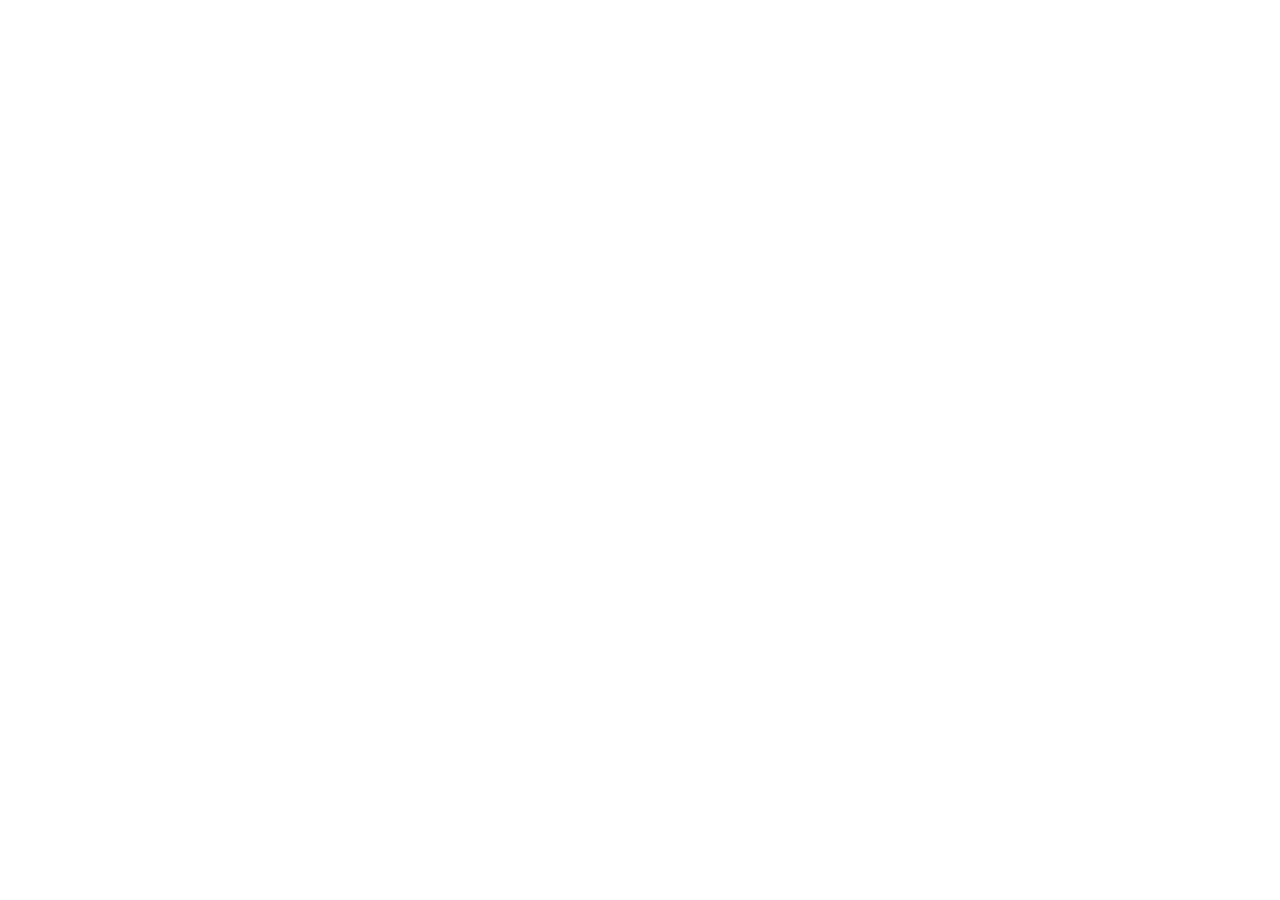
==== index.html @ 21c9b121 "Publish Тихое место: Сектор 67" ====
<!doctype html>
<html lang="ru">
  <head>
    <meta charset="UTF-8">
    <meta name="viewport" content="width=device-width,initial-scale=1">
    <meta name="theme-color" content="#09060c">
    <meta name="description" content="Тихое место: Сектор 67 — браузерная хоррор-игра от первого лица.">
    <title>Тихое место — Сектор 67</title>
    <script type="module" src="./assets/game.js"></script>
    <link rel="stylesheet" href="./assets/game.css">
  </head>
  <body><div id="root"></div></body>
</html>
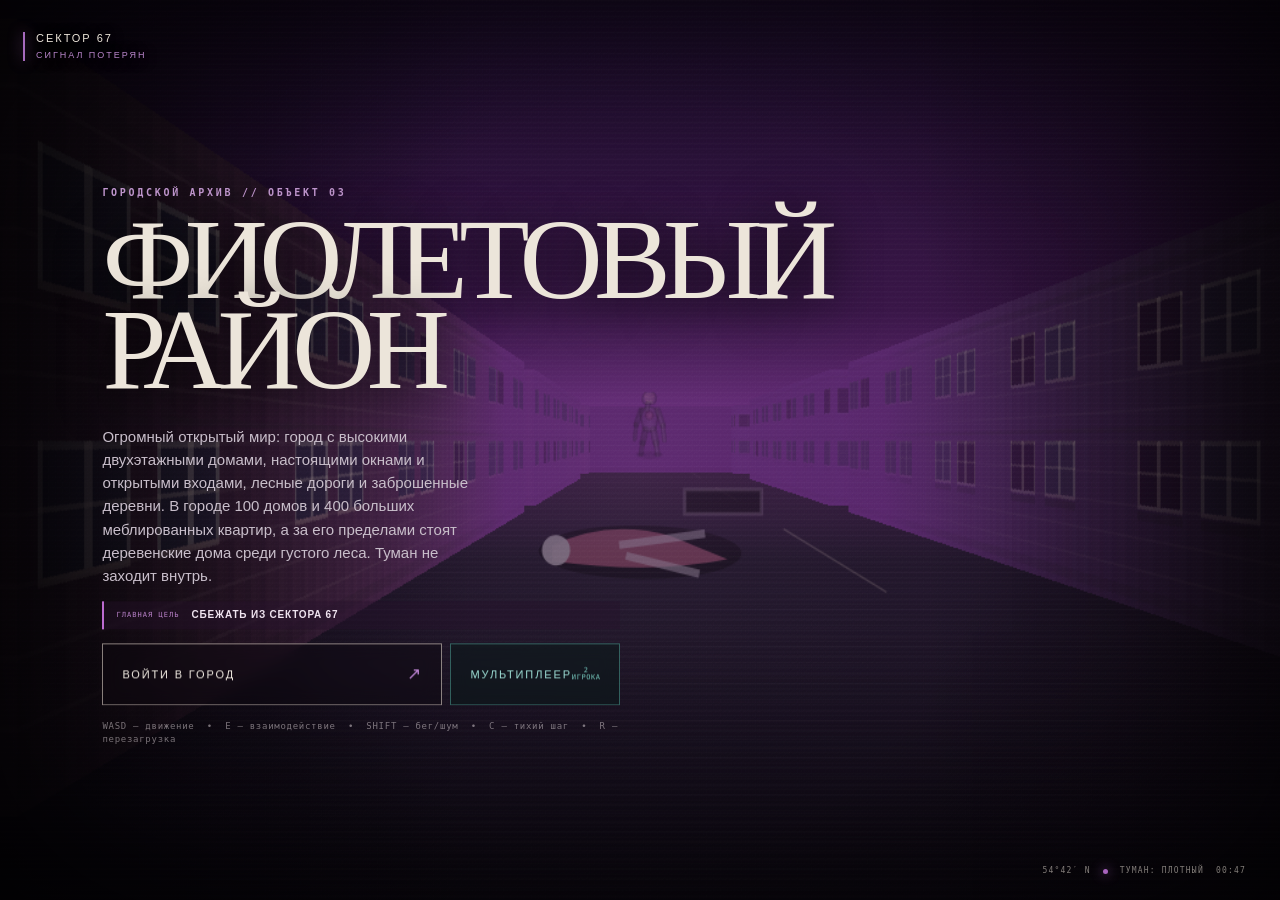
==== commit c2efea40: "Обновить версию игровых ресурсов" ====
--- a/index.html
+++ b/index.html
@@ -6,9 +6,8 @@
     <meta name="theme-color" content="#09060c">
     <meta name="description" content="Тихое место: Сектор 67 — браузерная хоррор-игра от первого лица.">
     <title>Тихое место — Сектор 67</title>
-    <script type="module" src="./assets/game.js"></script>
-    <link rel="stylesheet" href="./assets/game.css">
+    <script type="module" src="./assets/game.js?v=4eebddb1d5"></script>
+    <link rel="stylesheet" href="./assets/game.css?v=4eebddb1d5">
   </head>
   <body><div id="root"></div></body>
 </html>
-
--- a/assets/game.css
+++ b/assets/game.css
@@ -0,0 +1,2 @@
+/*! tailwindcss v4.2.1 | MIT License | https://tailwindcss.com */
+@layer properties{@supports (((-webkit-hyphens:none)) and (not (margin-trim:inline))) or ((-moz-orient:inline) and (not (color:rgb(from red r g b)))){*,:before,:after,::backdrop{--tw-shadow:0 0 #0000;--tw-shadow-color:initial;--tw-shadow-alpha:100%;--tw-inset-shadow:0 0 #0000;--tw-inset-shadow-color:initial;--tw-inset-shadow-alpha:100%;--tw-ring-color:initial;--tw-ring-shadow:0 0 #0000;--tw-inset-ring-color:initial;--tw-inset-ring-shadow:0 0 #0000;--tw-ring-inset:initial;--tw-ring-offset-width:0px;--tw-ring-offset-color:#fff;--tw-ring-offset-shadow:0 0 #0000;--tw-blur:initial;--tw-brightness:initial;--tw-contrast:initial;--tw-grayscale:initial;--tw-hue-rotate:initial;--tw-invert:initial;--tw-opacity:initial;--tw-saturate:initial;--tw-sepia:initial;--tw-drop-shadow:initial;--tw-drop-shadow-color:initial;--tw-drop-shadow-alpha:100%;--tw-drop-shadow-size:initial}}}@layer theme{:root,:host{--font-sans:ui-sans-serif, system-ui, sans-serif, "Apple Color Emoji", "Segoe UI Emoji", "Segoe UI Symbol", "Noto Color Emoji";--font-mono:ui-monospace, SFMono-Regular, Menlo, Monaco, Consolas, "Liberation Mono", "Courier New", monospace;--spacing:.25rem;--default-font-family:var(--font-sans);--default-mono-font-family:var(--font-mono)}}@layer base{*,:after,:before,::backdrop{box-sizing:border-box;border:0 solid;margin:0;padding:0}::file-selector-button{box-sizing:border-box;border:0 solid;margin:0;padding:0}html,:host{-webkit-text-size-adjust:100%;tab-size:4;line-height:1.5;font-family:var(--default-font-family,ui-sans-serif, system-ui, sans-serif, "Apple Color Emoji", "Segoe UI Emoji", "Segoe UI Symbol", "Noto Color Emoji");font-feature-settings:var(--default-font-feature-settings,normal);font-variation-settings:var(--default-font-variation-settings,normal);-webkit-tap-highlight-color:transparent}hr{height:0;color:inherit;border-top-width:1px}abbr:where([title]){-webkit-text-decoration:underline dotted;text-decoration:underline dotted}h1,h2,h3,h4,h5,h6{font-size:inherit;font-weight:inherit}a{color:inherit;-webkit-text-decoration:inherit;-webkit-text-decoration:inherit;-webkit-text-decoration:inherit;-webkit-text-decoration:inherit;text-decoration:inherit}b,strong{font-weight:bolder}code,kbd,samp,pre{font-family:var(--default-mono-font-family,ui-monospace, SFMono-Regular, Menlo, Monaco, Consolas, "Liberation Mono", "Courier New", monospace);font-feature-settings:var(--default-mono-font-feature-settings,normal);font-variation-settings:var(--default-mono-font-variation-settings,normal);font-size:1em}small{font-size:80%}sub,sup{vertical-align:baseline;font-size:75%;line-height:0;position:relative}sub{bottom:-.25em}sup{top:-.5em}table{text-indent:0;border-color:inherit;border-collapse:collapse}:-moz-focusring{outline:auto}progress{vertical-align:baseline}summary{display:list-item}ol,ul,menu{list-style:none}img,svg,video,canvas,audio,iframe,embed,object{vertical-align:middle;display:block}img,video{max-width:100%;height:auto}button,input,select,optgroup,textarea{font:inherit;font-feature-settings:inherit;font-variation-settings:inherit;letter-spacing:inherit;color:inherit;opacity:1;background-color:#0000;border-radius:0}::file-selector-button{font:inherit;font-feature-settings:inherit;font-variation-settings:inherit;letter-spacing:inherit;color:inherit;opacity:1;background-color:#0000;border-radius:0}:where(select:is([multiple],[size])) optgroup{font-weight:bolder}:where(select:is([multiple],[size])) optgroup option{padding-inline-start:20px}::file-selector-button{margin-inline-end:4px}::placeholder{opacity:1}@supports (not ((-webkit-appearance:-apple-pay-button))) or (contain-intrinsic-size:1px){::placeholder{color:currentColor}@supports (color:color-mix(in lab, red, red)){::placeholder{color:color-mix(in oklab, currentcolor 50%, transparent)}}}textarea{resize:vertical}::-webkit-search-decoration{-webkit-appearance:none}::-webkit-date-and-time-value{min-height:1lh;text-align:inherit}::-webkit-datetime-edit{display:inline-flex}::-webkit-datetime-edit-fields-wrapper{padding:0}::-webkit-datetime-edit{padding-block:0}::-webkit-datetime-edit-year-field{padding-block:0}::-webkit-datetime-edit-month-field{padding-block:0}::-webkit-datetime-edit-day-field{padding-block:0}::-webkit-datetime-edit-hour-field{padding-block:0}::-webkit-datetime-edit-minute-field{padding-block:0}::-webkit-datetime-edit-second-field{padding-block:0}::-webkit-datetime-edit-millisecond-field{padding-block:0}::-webkit-datetime-edit-meridiem-field{padding-block:0}::-webkit-calendar-picker-indicator{line-height:1}:-moz-ui-invalid{box-shadow:none}button,input:where([type=button],[type=reset],[type=submit]){appearance:button}::file-selector-button{appearance:button}::-webkit-inner-spin-button{height:auto}::-webkit-outer-spin-button{height:auto}[hidden]:where(:not([hidden=until-found])){display:none!important}}@layer components;@layer utilities{.visible{visibility:visible}.fixed{position:fixed}.relative{position:relative}.start{inset-inline-start:var(--spacing)}.end{inset-inline-end:var(--spacing)}.flex{display:flex}.hidden{display:none}.table{display:table}.resize{resize:both}.shadow{--tw-shadow:0 1px 3px 0 var(--tw-shadow-color,#0000001a), 0 1px 2px -1px var(--tw-shadow-color,#0000001a);box-shadow:var(--tw-inset-shadow), var(--tw-inset-ring-shadow), var(--tw-ring-offset-shadow), var(--tw-ring-shadow), var(--tw-shadow)}.blur{--tw-blur:blur(8px);filter:var(--tw-blur,) var(--tw-brightness,) var(--tw-contrast,) var(--tw-grayscale,) var(--tw-hue-rotate,) var(--tw-invert,) var(--tw-saturate,) var(--tw-sepia,) var(--tw-drop-shadow,)}.filter{filter:var(--tw-blur,) var(--tw-brightness,) var(--tw-contrast,) var(--tw-grayscale,) var(--tw-hue-rotate,) var(--tw-invert,) var(--tw-saturate,) var(--tw-sepia,) var(--tw-drop-shadow,)}}:root{--lightningcss-light: ;--lightningcss-dark:initial;color-scheme:dark;--ink:#ece5da;--muted:#9c929f;--violet:#a66abe;--panel:#07050ab8}*{box-sizing:border-box}html,body{background:#050409;min-height:100%;margin:0;overflow:hidden}body{color:var(--ink);font-family:Arial Narrow,Roboto Condensed,Arial,sans-serif}button{font:inherit}.game-shell{-webkit-user-select:none;user-select:none;isolation:isolate;background:#09070d;width:100vw;height:100svh;min-height:520px;position:relative;overflow:hidden}.world-canvas{z-index:0;cursor:crosshair;width:100%;height:100%;display:block;position:absolute;inset:0}.game-shell:after{content:"";z-index:1;pointer-events:none;background:linear-gradient(90deg,#040307c2,#0000 37% 72%,#0403076b),linear-gradient(#0000 68%,#0403077a);transition:opacity .8s;position:absolute;inset:0}.game-shell.playing:after{opacity:.35}.screen-vignette{z-index:2;pointer-events:none;position:absolute;inset:0;box-shadow:inset 0 0 15vw 3vw #000000ba}.grain{z-index:3;pointer-events:none;opacity:.16;mix-blend-mode:soft-light;background-image:repeating-radial-gradient(circle at 21% 31%,#ffffff2b 0 .6px,#0000 .8px 3px),repeating-linear-gradient(91deg,#ffffff08 0 1px,#0000 1px 4px);background-size:7px 7px,13px 11px;animation:.22s steps(2,end) infinite grain;position:absolute;inset:-25%}@keyframes grain{0%{transform:translate(0)}25%{transform:translate(2%,-1%)}50%{transform:translate(-1%,2%)}75%{transform:translate(-2%,-1%)}}.game-mark{z-index:5;letter-spacing:.18em;text-shadow:0 2px 14px #000;pointer-events:none;flex-direction:column;font-size:11px;line-height:1.6;display:flex;position:absolute;top:30px;left:36px}.game-mark:before{content:"";background:#a66abe;width:2px;height:29px;position:absolute;top:2px;left:-13px;box-shadow:0 0 14px #a66abeb3}.game-mark i{color:#b985cb;font-size:9px;font-style:normal}.intro-panel{z-index:6;width:min(560px,100vw - 70px);animation:1.2s cubic-bezier(.19,.83,.28,1) both intro-in;position:absolute;top:50%;left:clamp(38px,8vw,124px);transform:translateY(-47%)}@keyframes intro-in{0%{opacity:0;transform:translateY(-43%)}to{opacity:1;transform:translateY(-47%)}}.eyebrow{color:#c197cf;letter-spacing:.27em;margin:0 0 15px;font:600 10px/1.4 Consolas,monospace}.intro-panel h1{letter-spacing:-.075em;text-transform:uppercase;text-shadow:0 8px 50px #000;margin:0;font:300 clamp(64px,9vw,132px)/.78 Georgia,serif}.intro-copy{color:#c8beca;max-width:390px;margin:30px 0;font:400 15px/1.55 Arial,sans-serif}.main-objective{color:#efe4ef;background:#25102b61;border-left:2px solid #bc6bd0;align-items:center;gap:12px;width:min(518px,100%);margin:-16px 0 14px;padding:9px 12px;display:flex}.main-objective span{color:#ba82ca;letter-spacing:.15em;font:7px/1 Consolas,monospace}.main-objective b{letter-spacing:.08em;font:600 10px/1 Arial,sans-serif}.intro-actions{grid-template-columns:minmax(0,340px) minmax(0,170px);gap:8px;width:min(518px,100%);display:grid}.intro-actions>button{color:#f4eee5;letter-spacing:.17em;cursor:pointer;-webkit-backdrop-filter:blur(9px);backdrop-filter:blur(9px);background:#0c09106b;border:1px solid #eee2d68c;justify-content:space-between;align-items:center;width:100%;padding:17px 19px;font-size:11px;transition:all .2s;display:flex}.intro-actions>button:hover,.intro-actions>button:focus-visible{color:#130e17;background:#e8dde9;border-color:#e8dde9;outline:none}.intro-actions>button span{color:#ba82d0;font-size:17px}.intro-actions>button:hover span{color:#633474}.intro-actions>.intro-multiplayer{color:#9fe0d7;background:#0819187a;border-color:#72efdc57}.intro-actions>.intro-multiplayer span{letter-spacing:.08em;color:#77c8bd;font:7px/1 Consolas,monospace}.intro-panel small{color:#e6dce080;letter-spacing:.08em;margin-top:15px;font:9px/1.5 Consolas,monospace;display:block}.scanner-panel{z-index:6;-webkit-backdrop-filter:blur(7px);backdrop-filter:blur(7px);pointer-events:none;background:#0605088a;border:1px solid #cbb9d03b;width:180px;padding:12px 14px 10px;position:absolute;top:28px;right:34px}.scanner-heading,.scanner-data{letter-spacing:.13em;color:#ede5eba8;justify-content:space-between;align-items:center;font:8px/1 Consolas,monospace;display:flex}.scanner-heading{margin-bottom:9px}.scanner-heading b{color:#b975cb;font-weight:400}.scanner-heading b:before{content:"• ";animation:1.4s step-end infinite blink}@keyframes blink{50%{opacity:.2}}.scanner-panel canvas{width:150px;height:150px;image-rendering:pixelated;margin:0 auto;display:block}.scanner-data{color:#d5c6d978;margin-top:8px}.map-legend{color:#e0d5e27a;letter-spacing:.07em;border-top:1px solid #d9cadb1a;grid-template-columns:1fr 1fr;gap:5px 8px;margin-top:9px;padding-top:8px;font:7px/1 Consolas,monospace;display:grid}.map-legend span{white-space:nowrap;align-items:center;gap:5px;display:flex}.map-legend i{border:1px solid #ffffff2e;width:8px;height:8px;display:block}.map-legend .forest{background:#274c37;border-radius:50%}.map-legend .village{background:#a58155}.map-legend .gate{background:#d874ef;width:10px;height:3px}.map-legend .heli{background:#f3f5ef;border-radius:50%}.map-legend .part{background:#66dfff}.map-legend .key{background:#ffd45e;transform:rotate(45deg)scale(.72)}.hud-readout{z-index:6;pointer-events:none;background:linear-gradient(90deg,#060508a8,#0000);border-left:2px solid #a563bcbf;grid-template-columns:auto 86px;align-items:center;gap:4px 13px;padding:12px 14px;display:grid;position:absolute;bottom:66px;left:36px}.hud-label{color:#dad0da73;letter-spacing:.16em;font:8px/1.4 Consolas,monospace}.hud-readout strong{letter-spacing:.08em;color:#dfd4df;font:400 10px/1.4 Consolas,monospace}.hud-rule{background:#dccede1c;grid-column:1/-1;height:1px;margin:3px 0}.noise-panel{z-index:6;-webkit-backdrop-filter:blur(7px);backdrop-filter:blur(7px);pointer-events:none;background:#06050894;border:1px solid #cbb9d033;width:242px;padding:12px 14px 11px;transition:border-color .2s,background .2s;position:absolute;bottom:57px;right:34px}.noise-heading{color:#e5dae6ad;letter-spacing:.15em;justify-content:space-between;align-items:center;font:8px/1 Consolas,monospace;display:flex}.noise-heading b{color:#bd86cb;font-weight:400}.noise-track{background:#dccdde1a;height:3px;margin:10px 0 8px;overflow:hidden}.noise-track i{background:linear-gradient(90deg,#76418a,#d49a42,#bc334f);min-width:1px;height:100%;transition:width .14s linear;display:block;box-shadow:0 0 12px #c2485d80}.noise-panel small{color:#dacedb59;letter-spacing:.08em;font:7px/1.4 Consolas,monospace}.noise-panel.is-alert{background:#1d040cb3;border-color:#c02b43b8;animation:.7s ease-in-out infinite alternate alert-pulse}.noise-panel.is-alert .noise-heading span{color:#df5368}@keyframes alert-pulse{to{box-shadow:0 0 20px #a6173038}}.audio-toggle{z-index:7;color:#e6dce68a;text-align:left;letter-spacing:.16em;cursor:pointer;background:#0605086b;border:1px solid #cbb9d029;width:154px;padding:8px 11px;font:8px/1 Consolas,monospace;position:absolute;top:302px;right:34px}.audio-toggle:hover,.audio-toggle:focus-visible{color:#e8dbe9;border-color:#cbb9d06b;outline:none}.restart-button{z-index:7;color:#e6dce6a3;text-align:left;letter-spacing:.12em;cursor:pointer;background:#0605088f;border:1px solid #cbb9d033;width:154px;padding:8px 11px;font:8px/1 Consolas,monospace;position:absolute;top:340px;right:34px}.restart-button kbd{float:right;color:#c68bd4;font:inherit}.restart-button:hover,.restart-button:focus-visible{color:#fff;background:#25162abd;border-color:#cbb9d085;outline:none}.multiplayer-button{z-index:7;color:#a4e4d8a6;text-align:left;letter-spacing:.12em;cursor:pointer;background:#040f0f94;border:1px solid #75ffe533;width:154px;padding:8px 11px;font:8px/1 Consolas,monospace;position:absolute;top:378px;right:34px}.multiplayer-button i{background:#68736f;border-radius:50%;width:6px;height:6px;margin:0 7px 0 3px;display:inline-block;box-shadow:0 0 7px #6e807a66}.multiplayer-button.is-online{color:#c9fff5;border-color:#75ffe580}.multiplayer-button.is-online i{background:#75ffe5;animation:.85s ease-in-out infinite alternate network-pulse;box-shadow:0 0 10px #75ffe5}.multiplayer-button:hover,.multiplayer-button:focus-visible{color:#fff;border-color:#75ffe5b8;outline:none}@keyframes network-pulse{to{opacity:.42}}.camera-hud{z-index:8;color:#e0ebe1b8;letter-spacing:.12em;text-shadow:0 1px 4px #000;pointer-events:none;grid-template-columns:auto auto;align-items:center;gap:7px 18px;font:8px/1 Consolas,monospace;display:grid;position:absolute;top:82px;left:24px}.camera-rec{color:#e16a79}.camera-rec i{background:#ef3f55;border-radius:50%;width:6px;height:6px;margin-right:5px;animation:1s step-end infinite camera-rec;display:inline-block;box-shadow:0 0 8px #ef3f55}.camera-code{color:#ceded075}.camera-battery{grid-column:1/-1;align-items:center;gap:3px;display:flex}.camera-battery b{color:#d2e1d58a;margin-right:5px;font-weight:400}.camera-battery i{background:#101512bf;border:1px solid #c1d7c65c;width:18px;height:6px;display:block}.camera-battery i.active{background:#76b783;box-shadow:0 0 7px #66bc7a80}.camera-hud.is-empty .camera-rec,.camera-hud.is-empty .camera-code{opacity:.24}@keyframes camera-rec{50%{opacity:.25}}.camera-frame{z-index:5;pointer-events:none;position:absolute;inset:15px}.camera-frame i{border-style:solid;border-color:#c7daca3d;width:32px;height:32px;position:absolute}.camera-frame i:first-child{border-width:1px 0 0 1px;top:0;left:0}.camera-frame i:nth-child(2){border-width:1px 1px 0 0;top:0;right:0}.camera-frame i:nth-child(3){border-width:0 1px 1px 0;bottom:0;right:0}.camera-frame i:nth-child(4){border-width:0 0 1px 1px;bottom:0;left:0}.video-interference{z-index:5;pointer-events:none;mix-blend-mode:screen;opacity:0;background:repeating-linear-gradient(0deg,#dcebe11c 0 1px,#04070614 2px 5px),linear-gradient(90deg,#4f195b2e,#0000 26%,#39706529 62%,#0000);animation:5.6s step-end infinite video-bursts,.19s steps(2,end) infinite video-fault;position:absolute;inset:0;overflow:hidden}.video-interference:before,.video-interference:after{content:"";background:#dcebe021;width:116%;height:14%;position:absolute;left:-8%;box-shadow:0 0 22px #d7e6da29}.video-interference:before{animation:1.4s steps(3,end) infinite fault-band-a;top:17%}.video-interference:after{animation:2.1s steps(4,end) infinite fault-band-b;top:66%}.video-interference i{background:#eefff252;height:2px;position:absolute;left:0;right:0;box-shadow:0 0 12px #ffffff57}.video-interference i:first-child{top:28%}.video-interference i:nth-child(2){top:51%}.video-interference i:nth-child(3){top:79%}@keyframes video-bursts{0%,11%,20%,43%,54%,75%,84%,to{opacity:0}12%,19%{opacity:.76}44%,53%{opacity:.92}76%,83%{opacity:.68}}@keyframes video-fault{0%{transform:translate(0)}50%{transform:translate(3px,-1px)}to{transform:translate(-2px,1px)}}@keyframes fault-band-a{50%{top:41%;transform:skew(8deg)}}@keyframes fault-band-b{50%{top:8%;transform:skew(-11deg)}}.battery-darkness{z-index:5;pointer-events:none;background:#000;transition:opacity .8s;position:absolute;inset:0}.camera-ad{z-index:28;color:#202016;background:linear-gradient(145deg,#f0e688,#b7d08a 58%,#78a887);border:2px solid #d1c55d;width:min(310px,100vw - 36px);padding:18px 20px 17px;font-family:Arial,sans-serif;animation:.32s cubic-bezier(.2,.9,.2,1) both ad-arrive;position:absolute;top:31%;right:8%;box-shadow:0 18px 70px #0000009e}.camera-ad>button{color:#171914;cursor:pointer;background:#ffffff4d;border:1px solid #181c1480;width:27px;height:27px;font:20px/1 Arial,sans-serif;position:absolute;top:5px;right:7px}.camera-ad>span{letter-spacing:.12em;opacity:.62;padding-right:24px;font:8px/1.3 Consolas,monospace;display:block}.camera-ad strong{letter-spacing:-.03em;margin:16px 0 7px;font-size:25px;display:block}.camera-ad p{margin:0 0 14px;font-size:13px;line-height:1.4}.camera-ad small{letter-spacing:.09em;opacity:.6;font:8px/1 Consolas,monospace}@keyframes ad-arrive{0%{opacity:0;transform:translate(50px)rotate(2deg)}to{opacity:1;transform:translate(0)rotate(-1deg)}}.system-overlay{z-index:80;-webkit-backdrop-filter:blur(12px);backdrop-filter:blur(12px);background:#020404d1;place-items:center;padding:24px;display:grid;position:absolute;inset:0}.system-console{color:#dbe5dd;background:linear-gradient(145deg,#080f0cfa,#151019f7);border:1px solid #9bbea457;width:min(720px,100%);padding:28px;box-shadow:0 28px 110px #000}.system-console>span{color:#76b783;letter-spacing:.18em;font:8px/1 Consolas,monospace}.system-console h2{margin:10px 0 9px;font:300 clamp(36px,6vw,64px)/1 Georgia,serif}.system-console>p{color:#dbe5dd94;margin:0 0 22px;font:13px/1.5 Arial,sans-serif}.system-list{gap:8px;display:grid}.system-list button{color:#dce5de;text-align:left;cursor:pointer;background:#ffffff06;border:1px solid #dce8de29;grid-template-columns:90px 1fr auto;align-items:center;gap:14px;padding:15px;display:grid}.system-list button.fault:hover{background:#6541122e;border-color:#e0b05db3}.system-list button.fixed{color:#b8d6bfb3;cursor:default;border-color:#5ba46c57}.system-list i,.system-list em{letter-spacing:.13em;font:8px/1 Consolas,monospace}.system-list b{font:400 11px/1.3 Arial,sans-serif}.system-list em{color:#d8ae64}.system-list .fixed em{color:#79bb87}.system-close{color:#e2eae4;letter-spacing:.14em;cursor:pointer;background:#5b8c6626;border:1px solid #c0d5c559;margin-top:20px;padding:11px 14px;font:8px/1 Consolas,monospace}.multiplayer-overlay{z-index:90;-webkit-backdrop-filter:blur(13px);backdrop-filter:blur(13px);background:radial-gradient(circle at 50% 45%,#0e343359,#0000 48%),#010506e0;place-items:center;padding:24px;display:grid;position:absolute;inset:0}.multiplayer-console{color:#d8efeb;background:linear-gradient(145deg,#051213fa,#120c19fa);border:1px solid #75ffe557;width:min(700px,100%);max-height:calc(100vh - 42px);padding:27px;overflow:auto;box-shadow:0 30px 120px #000,inset 0 0 44px #4ad2bc09}.multiplayer-console>span{color:#70cabb;letter-spacing:.2em;font:8px/1 Consolas,monospace}.multiplayer-console h2{letter-spacing:-.035em;margin:10px 0 8px;font:300 clamp(38px,7vw,68px)/.95 Georgia,serif}.multiplayer-console>p{color:#d7ebe794;margin:0 0 20px;font:13px/1.5 Arial,sans-serif}.multiplayer-name{background:#ffffff06;border:1px solid #c4ebe324;grid-template-columns:100px 1fr;align-items:center;display:grid}.multiplayer-name i{color:#c0e5de80;letter-spacing:.14em;padding-left:14px;font:7px/1 Consolas,monospace}.multiplayer-name input,.join-room input,.multiplayer-chat input{color:#eafffb;letter-spacing:.09em;text-transform:uppercase;background:#00000038;border:0;outline:none;min-width:0;padding:12px 13px;font:11px/1 Consolas,monospace}.multiplayer-status{color:#daece894;background:#ffffff05;border:1px solid #cce4e01f;align-items:center;gap:10px;margin:10px 0;padding:11px 14px;display:flex}.multiplayer-status i{background:#6f7473;border-radius:50%;width:7px;height:7px}.multiplayer-status b{letter-spacing:.15em;font:400 8px/1 Consolas,monospace}.multiplayer-status.connecting i,.multiplayer-status.waiting i{background:#d0a259;animation:.7s ease-in-out infinite alternate network-pulse;box-shadow:0 0 9px #d0a259b3}.multiplayer-status.approval{color:#ffe2a8;background:#5e390d21;border-color:#e0a44a6b}.multiplayer-status.approval i{background:#e0a44a;animation:.55s ease-in-out infinite alternate network-pulse;box-shadow:0 0 10px #e0a44ad1}.multiplayer-status.connected{color:#bafff2;border-color:#75ffe552}.multiplayer-status.connected i{background:#75ffe5;box-shadow:0 0 10px #75ffe5cc}.multiplayer-status.error{color:#e78998;border-color:#d34d6359}.multiplayer-status.error i{background:#d34d63}.multiplayer-choices{grid-template-columns:1fr 1fr;gap:10px;display:grid}.multiplayer-choices>button{color:#d9f1ec;text-align:left;cursor:pointer;background:#3f8b7f17;border:1px solid #75ffe533;grid-template-columns:80px 1fr auto;align-items:center;gap:11px;padding:14px;display:grid}.multiplayer-choices>button i,.multiplayer-choices>button em{color:#7fc9bd;letter-spacing:.12em;font:7px/1 Consolas,monospace}.multiplayer-choices>button b{font:400 10px/1.2 Arial,sans-serif}.multiplayer-choices>button:hover{background:#3f8b7f2e;border-color:#75ffe5a3}.join-room{border:1px solid #d1bcda2b;grid-template-columns:110px 1fr;display:grid}.join-room input{letter-spacing:.2em;text-align:center;font-size:18px}.join-room button,.room-code button,.multiplayer-chat button,.multiplayer-footer button{color:#cbe6e1;letter-spacing:.12em;cursor:pointer;background:#64b2a529;border:0;font:7px/1 Consolas,monospace}.join-room button:hover,.room-code button:hover,.multiplayer-chat button:hover,.multiplayer-footer button:hover{color:#fff;background:#64b2a547}.room-code{background:#072b2747;border:1px solid #75ffe538;grid-template-columns:130px 1fr 115px;align-items:center;margin-top:10px;display:grid}.room-code span{color:#b2e2d994;letter-spacing:.13em;padding-left:14px;font:7px/1 Consolas,monospace}.room-code strong{color:#9fffe9;letter-spacing:.24em;text-align:center;text-shadow:0 0 14px #75ffe559;padding:10px;font:24px/1 Consolas,monospace}.room-code button{align-self:stretch}.invitation-link{background:#05141461;border:1px solid #75ffe526;grid-template-columns:130px 1fr 145px;align-items:stretch;margin-top:7px;display:grid}.invitation-link span{color:#b2e2d985;letter-spacing:.12em;align-self:center;padding-left:14px;font:7px/1 Consolas,monospace}.invitation-link input{color:#cdf2eab8;background:#0003;border:0;outline:none;min-width:0;padding:10px;font:8px/1.2 Consolas,monospace}.invitation-link button{color:#bfe9e1;letter-spacing:.1em;cursor:pointer;background:#64b2a521;border:0;font:7px/1 Consolas,monospace}.invitation-link button:hover{color:#fff;background:#64b2a545}.join-approval{background:linear-gradient(135deg,#5b34093b,#29111940);border:1px solid #e0a44a6b;margin-top:10px;padding:16px}.join-approval>span{color:#dba858;letter-spacing:.16em;font:7px/1 Consolas,monospace;display:block}.join-approval strong{color:#fff2d7;margin-top:7px;font:24px/1.1 Georgia,serif;display:block}.join-approval p{color:#efe0c4a6;margin:6px 0 12px;font:12px/1.4 Arial,sans-serif}.join-approval>div{gap:8px;display:flex}.join-approval button{color:#ccfff5;letter-spacing:.1em;cursor:pointer;background:#34897a2e;border:1px solid #75ffe557;min-width:130px;padding:10px 13px;font:8px/1 Consolas,monospace}.join-approval button:last-child{color:#f0a5b1;background:#6810212e;border-color:#d851685c}.multiplayer-chat{border:1px solid #c5e4de29;margin-top:10px}.multiplayer-chat>div{background:#00000029;height:104px;padding:9px 12px;overflow:auto}.multiplayer-chat p{color:#daeee9b8;margin:3px 0;font:10px/1.35 Arial,sans-serif}.multiplayer-chat p b{color:#8be0d1;letter-spacing:.06em;font:8px/1 Consolas,monospace}.multiplayer-chat label{border-top:1px solid #c5e4de1f;grid-template-columns:1fr 112px;display:grid}.multiplayer-footer{justify-content:flex-end;gap:8px;margin-top:16px;display:flex}.multiplayer-footer button{border:1px solid #75ffe53d;padding:11px 16px}.multiplayer-footer .disconnect{color:#df8998;background:#70132521;border-color:#d44f664d;margin-right:auto}.flashlight-state{z-index:6;color:#dbd0db5c;letter-spacing:.15em;pointer-events:none;font:8px/1 Consolas,monospace;position:absolute;bottom:39px;left:36px}.flashlight-state span{border:1px solid #d5c8d740;place-items:center;width:18px;height:18px;margin-right:7px;display:inline-grid}.flashlight-state.is-on{color:#e8dce8b8}.flashlight-state.is-on span{color:#c68bd4;border-color:#c68bd480;box-shadow:0 0 10px #b066c324}.crosshair{z-index:5;opacity:.5;pointer-events:none;width:30px;height:30px;position:absolute;top:50%;left:50%;transform:translate(-50%,-50%)}.crosshair:before{content:"";border:1px solid #f0e7dcad;border-radius:50%;position:absolute;inset:7px}.crosshair span:before,.crosshair span:after,.crosshair i:before,.crosshair i:after{content:"";background:#f0e7dcb8;position:absolute}.crosshair span:before{width:8px;height:1px;top:15px;left:0}.crosshair span:after{width:8px;height:1px;top:15px;right:0}.crosshair i:before{width:1px;height:8px;top:0;left:15px}.crosshair i:after{width:1px;height:8px;bottom:0;left:15px}.resume-panel{z-index:8;color:#e4d9e5;-webkit-backdrop-filter:blur(8px);backdrop-filter:blur(8px);cursor:pointer;background:#08060ba8;border:1px solid #ddcce04f;width:min(340px,100vw - 40px);padding:14px 18px;position:absolute;top:calc(50% + 72px);left:50%;transform:translate(-50%)}.resume-panel span,.resume-panel strong{display:block}.resume-panel span{color:#b879c8;letter-spacing:.2em;font:8px/1.5 Consolas,monospace}.resume-panel strong{letter-spacing:.1em;margin-top:5px;font:400 10px/1.5 Consolas,monospace}.resume-panel:hover{background:#120c16bd;border-color:#ddcce0a6}.field-notice{z-index:7;white-space:nowrap;color:#ebe1ebd1;letter-spacing:.13em;text-shadow:0 2px 8px #000;pointer-events:none;align-items:center;gap:10px;font:9px/1.4 Consolas,monospace;animation:.3s both notice-in;display:flex;position:absolute;bottom:9%;left:50%;transform:translate(-50%)}.field-notice span{background:#a968bd;width:18px;height:1px;box-shadow:0 0 9px #a968bd}@keyframes notice-in{0%{opacity:0;transform:translate(-50%,6px)}}.status-line{z-index:6;color:#ece5da8a;letter-spacing:.15em;pointer-events:none;align-items:center;gap:12px;font:8px/1 Consolas,monospace;display:flex;position:absolute;bottom:25px;right:34px}.status-dot{background:#a864be;border-radius:50%;width:5px;height:5px;box-shadow:0 0 12px #b26ccb}.jumpscare-overlay{z-index:30;pointer-events:none;background:0 0;position:absolute;inset:0;overflow:hidden}.jumpscare-overlay.over{pointer-events:auto;background:#000}.grab-frame{z-index:2;filter:drop-shadow(0 0 42px #7a3791b8);animation:5.45s linear both grab-shake;position:absolute;inset:0}.grab-frame img{transform-origin:50% 32%;width:auto;height:min(126vh,1180px);animation:5.45s cubic-bezier(.13,.72,.16,1) both monster-grab;position:absolute;top:49%;left:50%}.scream-face{z-index:3;opacity:0;background:radial-gradient(circle,#6f1f7b85,#000000f5 68%);animation:5.45s cubic-bezier(.16,.82,.18,1) both scream-face;position:absolute;inset:-8%;overflow:hidden}.scream-face img{object-fit:cover;object-position:50% 11%;filter:contrast(1.55)saturate(1.22)brightness(.76)drop-shadow(0 0 70px #9e2fb2e6);width:100%;height:100%}@keyframes scream-face{0%,9%{opacity:0;transform:scale(.12)translateY(18%)}13%{opacity:.28}20%{opacity:1;transform:scale(.62)translateY(6%)}28%{transform:scale(1.02)translate(-1%)}33%{transform:scale(1.12)translate(2%,-1%)}38%{filter:contrast(1.85)saturate(1.55);transform:scale(1.2)translate(-2%,1%)}45%{transform:scale(1.34)translate(1%,-1%)}50%{opacity:1;transform:scale(1.5)translate(-1%,2%)}59%{opacity:.82;transform:scale(1.62)translate(2%,4%)}72%,to{opacity:0;transform:scale(1.7)translateY(8%)}}@keyframes monster-grab{0%{opacity:0;transform:translate(-50%,-49%)scale(.18)}7%{opacity:.3}22%{opacity:1;transform:translate(-50%,-49%)scale(.54)}38%{transform:translate(-50%,-48%)scale(.95)}45%{transform:translate(-51%,-48%)scale(1.08)}49%{transform:translate(-47%,-47%)scale(1.22)}54%{transform:translate(-53%,-44%)scale(1.58)}61%{opacity:1;transform:translate(-49%,-41%)scale(1.78)}73%{opacity:.34}82%,to{opacity:0;transform:translate(-49%,-38%)scale(1.9)}}@keyframes grab-shake{0%,42%{transform:translate(0)}44%{transform:translate(-8px,5px)}46%{transform:translate(10px,-4px)}48%{transform:translate(-13px,7px)}51%{transform:translate(11px,2px)}55%{transform:translate(0)}}.soul-fog{z-index:4;mix-blend-mode:screen;filter:blur(7px);position:absolute;inset:0}.soul-fog i{--drift:0px;opacity:0;transform-origin:50% 0;background:linear-gradient(#c5b0e100,#e7eeffdb 52%,#e5f1ff00);border-radius:50%;width:22px;height:34vh;animation:5.3s ease-in both soul-drain;position:absolute;top:58%;left:calc(50% - 11px);box-shadow:0 0 24px #dee6ffa6}.soul-fog i:first-child{--drift:-90px;animation-delay:30ms}.soul-fog i:nth-child(2){--drift:-52px;animation-delay:.15s}.soul-fog i:nth-child(3){--drift:-18px;animation-delay:.28s}.soul-fog i:nth-child(4){--drift:24px;animation-delay:90ms}.soul-fog i:nth-child(5){--drift:58px;animation-delay:.22s}.soul-fog i:nth-child(6){--drift:96px;animation-delay:.34s}@keyframes soul-drain{0%,13%{opacity:0;transform:translateY(18vh)scale(.25,.55)}21%{opacity:.92}38%{opacity:.76;transform:translate(var(--drift), -24vh) scale(.7, 1.35)}49%{opacity:0;transform:translate(var(--drift), -41vh) scale(.15, .4)}to{opacity:0}}.impact-flash{z-index:5;opacity:0;background:#f3ebf6;animation:5.45s step-end both impact;position:absolute;inset:0}@keyframes impact{0%,49%{opacity:0}50%{opacity:.95}52%{opacity:0}54%{opacity:.38;background:#650b22}57%,to{opacity:0}}.claw-scratches{z-index:6;pointer-events:none;position:absolute;inset:0;overflow:hidden}.claw-scratches i{top:-13%;left:calc(31% + var(--claw-offset));opacity:0;clip-path:polygon(18% 0,82% 0,65% 26%,100% 48%,57% 70%,76% 100%,15% 100%,35% 72%,0 48%,41% 25%);transform-origin:50% 0;background:linear-gradient(#0000 0 5%,#fff2ef 8%,#b00f30 15% 72%,#480313 88%,#0000 98%);width:clamp(8px,1.1vw,18px);height:126%;animation:5.45s cubic-bezier(.12,.83,.16,1) both claw-hit;position:absolute;transform:rotate(18deg)scaleY(0);box-shadow:0 0 8px #ffe1dbe6,0 0 24px #b4052bd1,10px 0 18px #4700129e}.claw-scratches i:first-child{--claw-offset:-13vw;animation-delay:0s}.claw-scratches i:nth-child(2){--claw-offset:-4vw;animation-delay:25ms}.claw-scratches i:nth-child(3){--claw-offset:5vw;animation-delay:50ms}.claw-scratches i:nth-child(4){--claw-offset:14vw;animation-delay:75ms}@keyframes claw-hit{0%,48%{opacity:0;transform:rotate(18deg)scaleY(0)}50%{opacity:1;transform:rotate(18deg)scaleY(1)}55%{opacity:.95;filter:brightness(1.5)}72%{opacity:.82}88%,to{opacity:0;transform:rotate(18deg)scaleY(1.04)}}.death-blackout{z-index:7;opacity:0;background:#000;animation:5.45s ease-in both blackout;position:absolute;inset:0}@keyframes blackout{0%,53%{opacity:0}67%{opacity:.25}88%,to{opacity:1}}.game-over-panel{z-index:8;color:#e8e1e7;text-align:center;opacity:0;flex-direction:column;justify-content:center;align-items:center;animation:5.7s both game-over-in;display:flex;position:absolute;inset:0}.game-over-panel span{color:#8f748d;letter-spacing:.32em;font:8px/1.4 Consolas,monospace}.game-over-panel h2{letter-spacing:-.06em;margin:10px 0 18px;font:300 clamp(48px,7vw,96px)/.88 Georgia,serif}.game-over-panel button{color:#ddd1dc;letter-spacing:.16em;cursor:pointer;background:#070608;border:1px solid #e0d3de66;padding:13px 19px;font:9px/1 Consolas,monospace}.game-over-panel button:hover,.game-over-panel button:focus-visible{color:#100d11;background:#e5dbe4;outline:none}.death-newspaper{color:#241f1b;text-align:left;background:radial-gradient(circle at 18% 24%,#5b43271f,#0000 19%),radial-gradient(circle at 81% 72%,#56391f1a,#0000 23%),repeating-linear-gradient(0deg,#402d1d06 0 1px,#0000 1px 4px),#cfc3a5;border:1px solid #7d715a;width:min(560px,100vw - 38px);margin:0 0 16px;padding:20px 24px 24px;animation:.75s cubic-bezier(.17,.85,.23,1) both newspaper-in;position:relative;overflow:hidden;transform:rotate(-1deg);box-shadow:0 20px 70px #000000bf,inset 0 0 45px #46321a2e}.death-newspaper:before{content:"";background:radial-gradient(#53000e57,#37000814 44%,#0000 72%);border-radius:48%;width:74px;height:104px;position:absolute;top:-32px;right:28px;transform:rotate(23deg)}.death-newspaper header{text-align:center;border-bottom:3px double #231d17b8;position:relative}.death-newspaper header i{letter-spacing:.22em;margin-bottom:4px;font:700 8px/1 Consolas,monospace;display:block}.death-newspaper header h3{letter-spacing:-.035em;margin:0;font:700 clamp(24px,4vw,38px)/1 Georgia,serif}.death-newspaper header b{letter-spacing:.1em;padding:7px 0 6px;font:7px/1 Consolas,monospace;display:block}.death-newspaper h4{text-transform:uppercase;max-width:75%;margin:13px 0 7px;font:700 21px/.95 Georgia,serif}.death-newspaper p{color:#2f2821;max-width:76%;margin:0;font:13px/1.38 Georgia,serif}.death-newspaper small{color:#2a221c9e;max-width:72%;margin-top:8px;font:italic 9px/1.35 Georgia,serif;display:block}.death-newspaper strong{color:#760013;letter-spacing:-.04em;text-shadow:0 1px #3b0009,1px 2px 2px #42000959;width:190px;font:700 22px/1.05 Segoe Print,Comic Sans MS,cursive;position:absolute;bottom:26px;right:20px;transform:rotate(-8deg)}.death-newspaper strong:after{content:"";background:linear-gradient(#790014,#320008);border-radius:50%;width:9px;height:29px;position:absolute;bottom:-10px;right:-6px;transform:rotate(8deg)}@keyframes newspaper-in{0%{opacity:0;transform:translateY(-35px)rotate(3deg)scale(1.08)}to{opacity:1;transform:translateY(0)rotate(-1deg)scale(1)}}@keyframes game-over-in{0%,88%{opacity:0;transform:scale(1.04)}to{opacity:1;transform:scale(1)}}.game-shell.is-dying .world-canvas,.game-shell.is-dying .screen-vignette,.game-shell.is-dying .grain{animation:5.45s cubic-bezier(.57,.02,.77,.35) both camera-fall}@keyframes camera-fall{0%,43%{transform:translate(0)rotate(0)scale(1)}46%{transform:translate(-2%,-1%)rotate(-1deg)scale(1.02)}49%{transform:translate(3%,2%)rotate(3deg)scale(1.04)}54%{transform:translate(5%,10%)rotate(11deg)scale(1.08)}70%,to{transform:translate(7%,27%)rotate(18deg)scale(1.14)}}.escape-panel{z-index:8;color:#d8ccd9;letter-spacing:.12em;pointer-events:none;background:linear-gradient(90deg,#08060ab8,#08060a14);border-left:1px solid #bc7dcd7a;width:226px;padding:12px 14px;font:8px/1.4 Consolas,monospace;position:absolute;top:84px;left:42px}.escape-panel>span{color:#bb7dca;letter-spacing:.2em;margin-bottom:10px;display:block}.escape-panel div{border-top:1px solid #dcc8dd14;justify-content:space-between;gap:12px;padding:4px 0;display:flex}.escape-panel i{color:#e0d3e27a;font-style:normal}.escape-panel b{color:#eee3ed;white-space:nowrap;font-weight:400}.interaction-prompt{z-index:12;color:#eadfeb;letter-spacing:.14em;background:#070509bd;border:1px solid #d2b4da57;align-items:center;gap:10px;padding:9px 13px;font:9px/1 Consolas,monospace;animation:1.3s ease-in-out infinite alternate prompt-pulse;display:flex;position:absolute;bottom:17%;left:50%;transform:translate(-50%)}.interaction-prompt kbd,.dialogue-card kbd{color:#fff;background:#ab67be33;border:1px solid #e8daeb7a;place-items:center;min-width:24px;height:24px;font:10px/1 Consolas,monospace;display:inline-grid}@keyframes prompt-pulse{to{border-color:#daabe7b3;box-shadow:0 0 18px #813d942e}}.dialogue-overlay{z-index:30;background:radial-gradient(circle,#1c0f211f,#0000008f);place-items:end center;padding:0 24px 8vh;display:grid;position:absolute;inset:0}.dialogue-card{color:#e8dfe7;background:linear-gradient(135deg,#0d0a0ff5,#1d1221f0);border:1px solid #caa5d357;border-left:3px solid #9561a4;width:min(720px,100%);padding:24px 28px;box-shadow:0 18px 80px #000000a6}.dialogue-card>span{color:#9d6baa;letter-spacing:.22em;font:8px/1.4 Consolas,monospace}.dialogue-card h2{color:#f0e8ef;letter-spacing:.05em;margin:10px 0 13px;font:300 30px/1 Georgia,serif}.dialogue-card p{color:#ede3ecc7;max-width:620px;margin:0;font:14px/1.65 Arial,sans-serif}.dialogue-card button{color:#d9cbd9;letter-spacing:.16em;cursor:pointer;background:0 0;border:0;margin-top:20px;padding:8px 10px 8px 14px;font:8px/1 Consolas,monospace}.dialogue-card button:hover{color:#fff}.dialogue-card button kbd{vertical-align:middle;margin-left:7px;display:inline-grid}.ending-overlay{z-index:100;color:#f0e9ef;background:linear-gradient(#09060d,#27122e 53%,#030304 54%);animation:1.2s both ending-fade;position:absolute;inset:0;overflow:hidden}@keyframes ending-fade{0%{opacity:0}to{opacity:1}}.ending-scene{position:absolute;inset:0;overflow:hidden}.ending-scene:before{content:"";filter:blur(18px);background:radial-gradient(#7c3c9175,#2b133700 68%);position:absolute;inset:28% -10% 20%}.ending-copy{z-index:5;text-align:center;width:min(680px,100% - 40px);animation:6.5s both ending-copy;position:absolute;bottom:8%;left:50%;transform:translate(-50%)}.ending-copy span{color:#b783c2;letter-spacing:.28em;font:8px/1.5 Consolas,monospace}.ending-copy h2{letter-spacing:-.04em;margin:12px 0 14px;font:300 clamp(44px,8vw,96px)/.88 Georgia,serif}.ending-copy p{color:#eadee9ab;max-width:560px;margin:0 auto 22px;font:14px/1.55 Arial,sans-serif}.ending-copy button{color:#e4d9e3;letter-spacing:.16em;cursor:pointer;background:#050406bd;border:1px solid #e6d7e561;padding:12px 17px;font:8px/1 Consolas,monospace}.ending-copy button:hover{color:#120d14;background:#e6dce5}@keyframes ending-copy{0%,48%{opacity:0;transform:translate(-50%,18px)}65%,to{opacity:1;transform:translate(-50%)}}.escape-helicopter{width:260px;height:110px;animation:7s cubic-bezier(.48,.02,.2,1) both helicopter-flight;position:absolute;top:48%;left:50%;transform:translate(-50%,-50%)}.escape-hull{background:radial-gradient(circle at 30% 28%,#77756e,#353637 48%,#111315);border-radius:58% 46% 38% 48%;width:124px;height:68px;position:absolute;top:34px;left:48px;box-shadow:0 28px 36px #00000094}.escape-hull:after{content:"";background:#0c1117;border-radius:60% 26% 30% 35%;width:43px;height:26px;position:absolute;top:11px;left:15px}.escape-tail{transform-origin:0;background:linear-gradient(90deg,#363839,#17191a);width:102px;height:16px;position:absolute;top:51px;left:157px;transform:rotate(-7deg)}.escape-tail:after{content:"";background:#292c2d;width:6px;height:62px;position:absolute;top:-25px;right:-3px;transform:rotate(20deg)}.escape-rotor{z-index:3;background:#89848bb8;width:224px;height:4px;animation:80ms linear infinite alternate rotor-spin;position:absolute;top:22px;left:3px;box-shadow:0 0 9px #ded1df47}.escape-rotor:after{content:"";background:#4c4b4d;width:4px;height:27px;position:absolute;top:0;left:111px}@keyframes rotor-spin{to{opacity:.52;transform:scaleX(.25)}}@keyframes helicopter-flight{0%{transform:translate(-50%,40%)scale(.78)rotate(-3deg)}28%{transform:translate(-50%,-50%)scale(1)rotate(1deg)}48%{transform:translate(-36%,-135%)scale(.82)rotate(-4deg)}to{transform:translate(120vw,-310%)scale(.24)rotate(-9deg)}}.escape-gate{perspective:900px;width:min(720px,92vw);height:72vh;position:absolute;bottom:0;left:50%;transform:translate(-50%)}.escape-gate i{background:repeating-linear-gradient(90deg,#08070a 0 18px,#4d4650 19px 24px,#08070a 25px 42px);border:8px solid #252127;width:50%;height:100%;position:absolute;bottom:0;box-shadow:0 0 48px #000000c7}.gate-left{transform-origin:0;animation:6s ease-in-out both gate-left-open;left:0}.gate-right{transform-origin:100%;animation:6s ease-in-out both gate-right-open;right:0}.escape-gate b{background:#d9cdd9;border-radius:50% 50% 20% 20%;width:14px;height:32px;animation:6s ease-in both runner-escape;position:absolute;bottom:4%;left:calc(50% - 7px);box-shadow:0 0 30px #e0cce2cc}@keyframes gate-left-open{0%,18%{transform:rotateY(0)}62%,to{transform:rotateY(-72deg)}}@keyframes gate-right-open{0%,18%{transform:rotateY(0)}62%,to{transform:rotateY(72deg)}}@keyframes runner-escape{0%,40%{opacity:1;transform:translateY(0)scale(1)}78%{opacity:.65;transform:translateY(-48vh)scale(.18)}to{opacity:0;transform:translateY(-58vh)scale(.08)}}.touch-controls{display:none}@media (width<=700px){.game-shell{min-height:460px}.game-mark{top:20px;left:22px}.intro-panel{width:calc(100vw - 48px);left:24px}.intro-panel h1{font-size:clamp(52px,18vw,84px)}.intro-copy{max-width:310px;margin:24px 0;font-size:13px}.intro-actions{grid-template-columns:1fr;width:min(340px,100%)}.scanner-panel{transform-origin:100% 0;top:18px;right:18px;transform:scale(.82)}.audio-toggle{width:126px;top:234px;right:18px}.restart-button{width:126px;top:272px;right:18px}.multiplayer-button{width:126px;top:310px;right:18px}.multiplayer-overlay{padding:12px}.multiplayer-console{padding:18px}.multiplayer-choices{grid-template-columns:1fr}.room-code{grid-template-columns:92px 1fr}.room-code button{grid-column:1/-1;min-height:34px}.room-code strong{font-size:19px}.invitation-link{grid-template-columns:96px 1fr}.invitation-link button{grid-column:1/-1;min-height:34px}.hud-readout{bottom:80px;left:20px}.flashlight-state{bottom:48px;left:20px}.status-line{bottom:18px;right:18px}.noise-panel{width:220px;bottom:54px;right:18px}.death-newspaper{padding:15px 17px 18px}.death-newspaper h4,.death-newspaper p,.death-newspaper small{max-width:100%}.death-newspaper strong{text-align:right;width:auto;margin:13px 0 0 auto;display:block;position:relative;bottom:auto;right:auto}.status-line span:first-child,.status-line span:last-child{display:none}}@media (pointer:coarse){.world-canvas{cursor:default}.resume-panel{display:none}.touch-controls{z-index:9;pointer-events:none;display:block;position:absolute;inset:0}.touch-move{pointer-events:auto;grid-template-rows:repeat(2,44px);grid-template-columns:repeat(3,44px);gap:4px;display:grid;position:absolute;bottom:105px;left:18px}.touch-move button{color:#ece0edbf;touch-action:none;background:#08060b85;border:1px solid #e0d1e23d;border-radius:50%}.touch-move button:first-child{grid-column:2}.touch-move button:nth-child(2){grid-area:2/1}.touch-move button:nth-child(3){grid-area:2/2}.touch-move button:nth-child(4){grid-area:2/3}.touch-look{color:#e2d5e45e;letter-spacing:.17em;touch-action:none;pointer-events:auto;background:radial-gradient(circle,#6d3e7e26,#08060b33);border:1px solid #e0d1e230;border-radius:50%;place-items:center;width:116px;height:90px;font:8px/1 Consolas,monospace;display:grid;position:absolute;bottom:112px;right:20px}.touch-actions{pointer-events:auto;gap:8px;display:flex;position:absolute;bottom:25px;right:20px}.touch-actions button{color:#ece0edbf;letter-spacing:.12em;touch-action:manipulation;background:#08060ba3;border:1px solid #e0d1e23d;min-width:66px;padding:10px 12px;font:8px/1 Consolas,monospace}.scanner-panel{display:none}.audio-toggle{width:auto;top:20px;right:18px}.restart-button{width:auto;top:58px;right:18px}.multiplayer-button{width:auto;top:96px;right:18px}.noise-panel{width:min(250px,100vw - 38px);bottom:220px;left:50%;right:auto;transform:translate(-50%)}.field-notice{white-space:normal;text-align:center;max-width:calc(100vw - 40px);bottom:26%}}@media (prefers-reduced-motion:reduce){.grain,.scanner-heading b:before,.noise-panel.is-alert{animation:none}.intro-panel,.field-notice{animation-duration:.01ms}.grab-frame img,.grab-frame,.soul-fog i,.impact-flash,.death-blackout,.game-over-panel,.game-shell.is-dying .world-canvas,.game-shell.is-dying .screen-vignette,.game-shell.is-dying .grain{animation-duration:.6s}}@property --tw-shadow{syntax:"*";inherits:false;initial-value:0 0 #0000}@property --tw-shadow-color{syntax:"*";inherits:false}@property --tw-shadow-alpha{syntax:"<percentage>";inherits:false;initial-value:100%}@property --tw-inset-shadow{syntax:"*";inherits:false;initial-value:0 0 #0000}@property --tw-inset-shadow-color{syntax:"*";inherits:false}@property --tw-inset-shadow-alpha{syntax:"<percentage>";inherits:false;initial-value:100%}@property --tw-ring-color{syntax:"*";inherits:false}@property --tw-ring-shadow{syntax:"*";inherits:false;initial-value:0 0 #0000}@property --tw-inset-ring-color{syntax:"*";inherits:false}@property --tw-inset-ring-shadow{syntax:"*";inherits:false;initial-value:0 0 #0000}@property --tw-ring-inset{syntax:"*";inherits:false}@property --tw-ring-offset-width{syntax:"<length>";inherits:false;initial-value:0}@property --tw-ring-offset-color{syntax:"*";inherits:false;initial-value:#fff}@property --tw-ring-offset-shadow{syntax:"*";inherits:false;initial-value:0 0 #0000}@property --tw-blur{syntax:"*";inherits:false}@property --tw-brightness{syntax:"*";inherits:false}@property --tw-contrast{syntax:"*";inherits:false}@property --tw-grayscale{syntax:"*";inherits:false}@property --tw-hue-rotate{syntax:"*";inherits:false}@property --tw-invert{syntax:"*";inherits:false}@property --tw-opacity{syntax:"*";inherits:false}@property --tw-saturate{syntax:"*";inherits:false}@property --tw-sepia{syntax:"*";inherits:false}@property --tw-drop-shadow{syntax:"*";inherits:false}@property --tw-drop-shadow-color{syntax:"*";inherits:false}@property --tw-drop-shadow-alpha{syntax:"<percentage>";inherits:false;initial-value:100%}@property --tw-drop-shadow-size{syntax:"*";inherits:false}
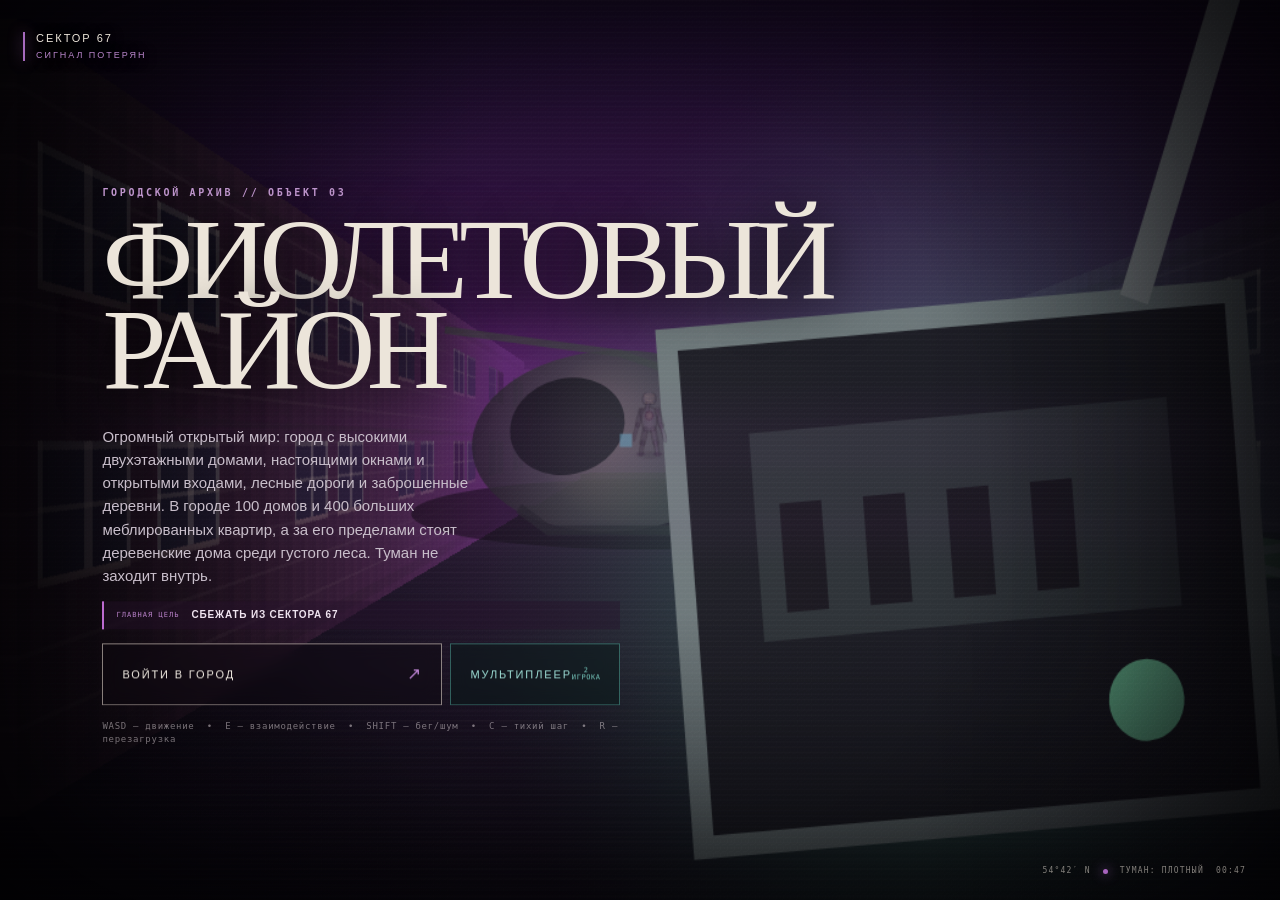
==== commit d66b95c5: "Добавить вступительное крушение и рацию" ====
--- a/index.html
+++ b/index.html
@@ -6,8 +6,8 @@
     <meta name="theme-color" content="#09060c">
     <meta name="description" content="Тихое место: Сектор 67 — браузерная хоррор-игра от первого лица.">
     <title>Тихое место — Сектор 67</title>
-    <script type="module" src="./assets/game.js?v=4eebddb1d5"></script>
-    <link rel="stylesheet" href="./assets/game.css?v=4eebddb1d5">
+    <script type="module" src="./assets/game.js?v=91d4dc7cd8"></script>
+    <link rel="stylesheet" href="./assets/game.css?v=91d4dc7cd8">
   </head>
   <body><div id="root"></div></body>
 </html>
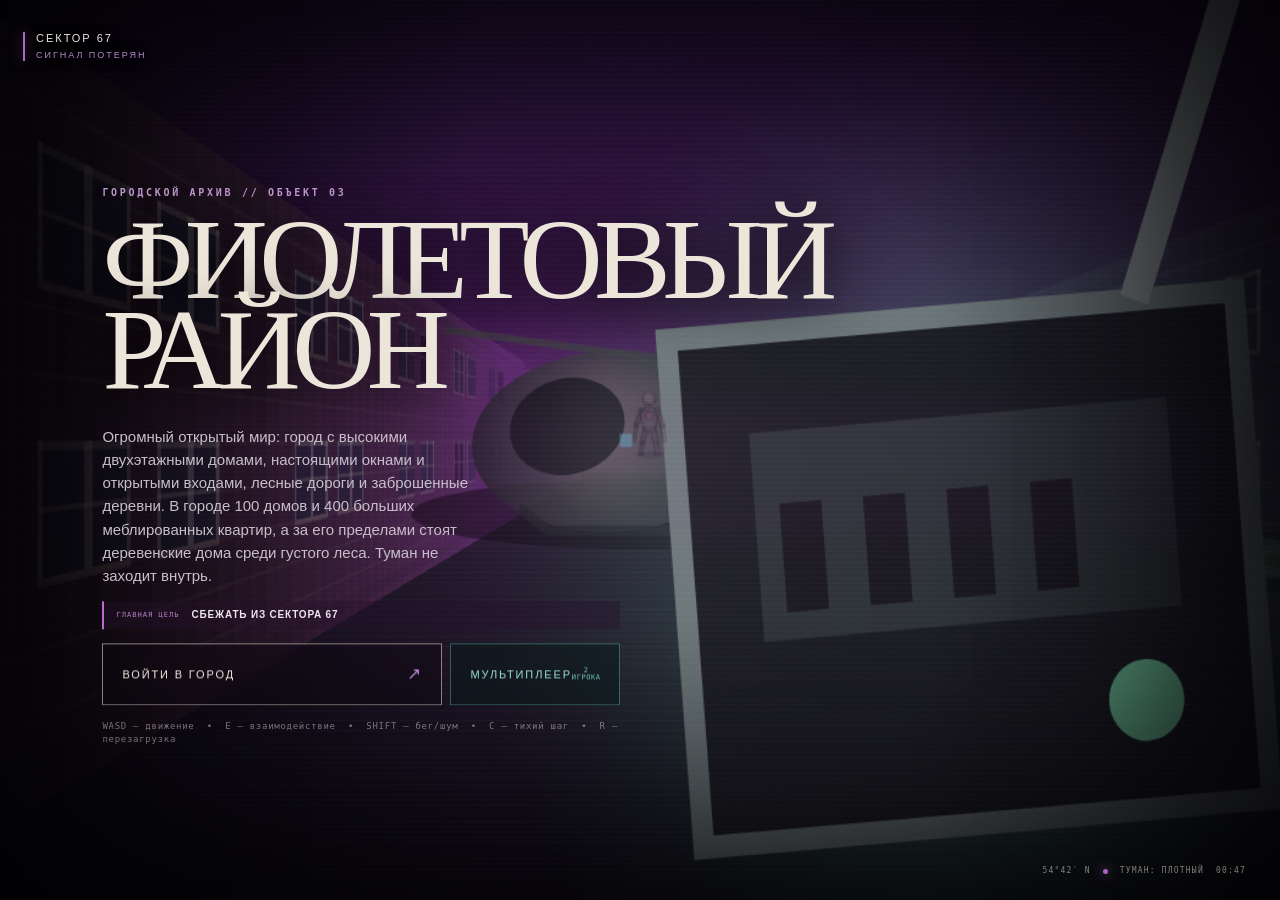
==== commit ae8e94c0: "Добавить прыжок игрока" ====
--- a/index.html
+++ b/index.html
@@ -6,8 +6,8 @@
     <meta name="theme-color" content="#09060c">
     <meta name="description" content="Тихое место: Сектор 67 — браузерная хоррор-игра от первого лица.">
     <title>Тихое место — Сектор 67</title>
-    <script type="module" src="./assets/game.js?v=91d4dc7cd8"></script>
-    <link rel="stylesheet" href="./assets/game.css?v=91d4dc7cd8">
+    <script type="module" src="./assets/game.js?v=210b285c53"></script>
+    <link rel="stylesheet" href="./assets/game.css?v=210b285c53">
   </head>
   <body><div id="root"></div></body>
 </html>
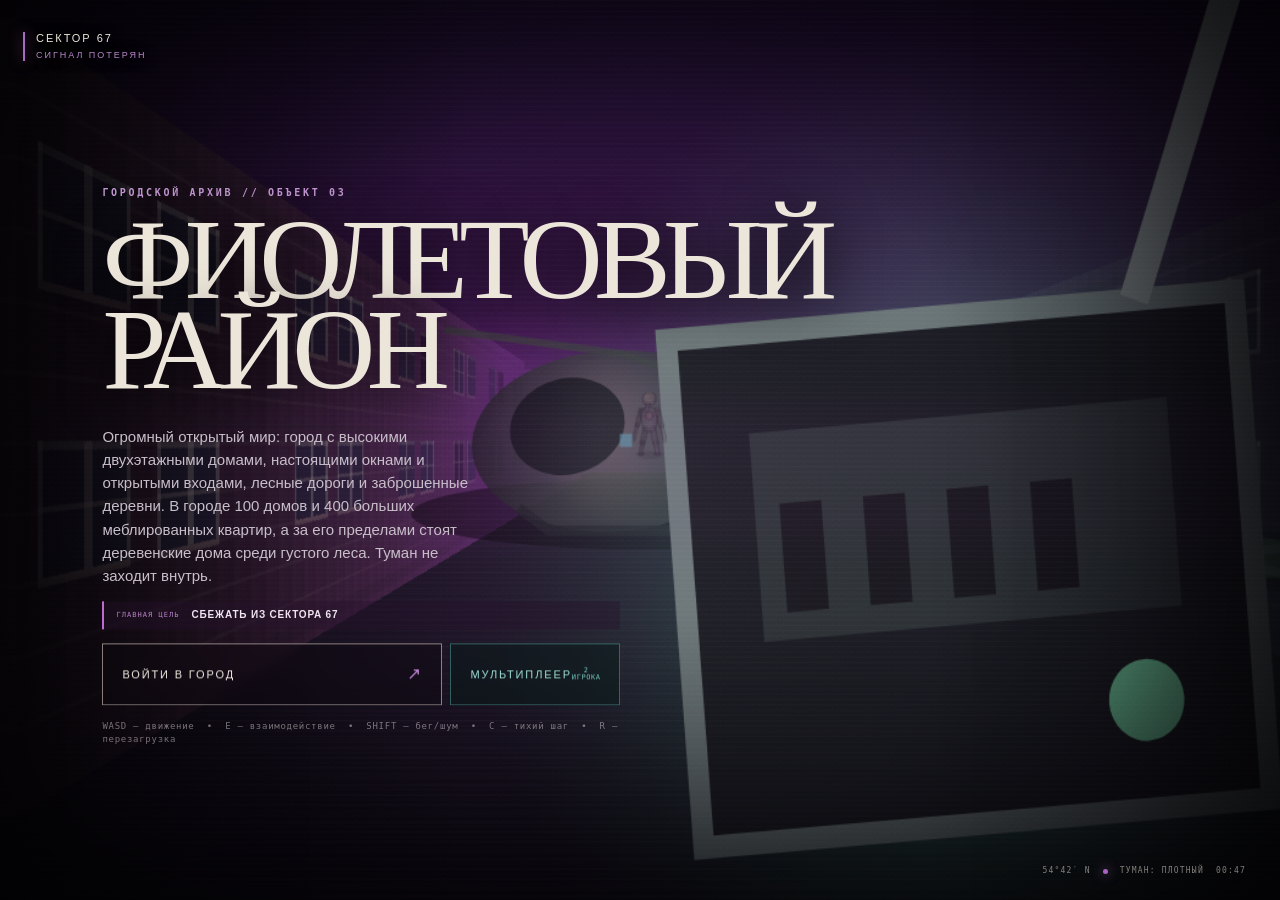
==== commit c256dd59: "Добавить белую комнату мультиплеера" ====
--- a/index.html
+++ b/index.html
@@ -6,8 +6,8 @@
     <meta name="theme-color" content="#09060c">
     <meta name="description" content="Тихое место: Сектор 67 — браузерная хоррор-игра от первого лица.">
     <title>Тихое место — Сектор 67</title>
-    <script type="module" src="./assets/game.js?v=210b285c53"></script>
-    <link rel="stylesheet" href="./assets/game.css?v=210b285c53">
+    <script type="module" src="./assets/game.js?v=ee3b4b7343"></script>
+    <link rel="stylesheet" href="./assets/game.css?v=ee3b4b7343">
   </head>
   <body><div id="root"></div></body>
 </html>
